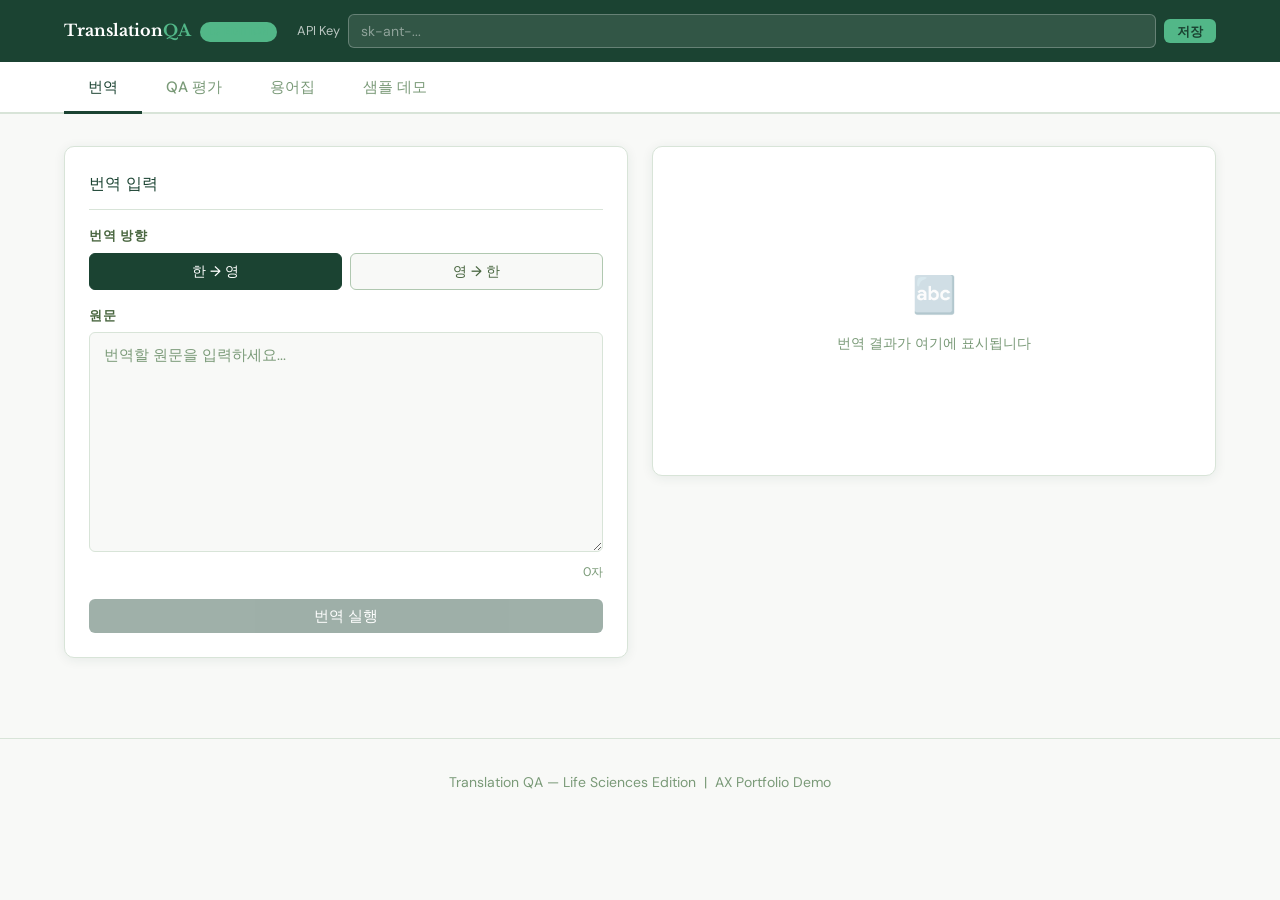
==== app.html @ 50a8fb5a "Initial commit: Translation QA Life Sciences Edition - Landing page (index.html): hero, workflow 3-s" ====
<!DOCTYPE html>
<html lang="ko">
<head>
  <meta charset="UTF-8">
  <meta name="viewport" content="width=device-width, initial-scale=1.0">
  <title>Translation QA — 앱</title>
  <link rel="stylesheet" href="css/base.css">
  <link rel="stylesheet" href="css/layout.css">
  <link rel="stylesheet" href="css/components.css">
</head>
<body>

  <!-- 앱 헤더 -->
  <header class="app-header">
    <div class="container app-header-inner">
      <a href="index.html" class="app-logo">
        Translation<span>QA</span>
        <span class="app-logo-badge">LS EDITION</span>
      </a>
      <div class="api-key-group">
        <label for="apiKeyInput">API Key</label>
        <input type="text" id="apiKeyInput" placeholder="sk-ant-..." autocomplete="off">
        <button id="saveKeyBtn" class="btn btn-sm"
          style="background:var(--color-primary-light);color:var(--color-primary);font-weight:600;flex-shrink:0;">
          저장
        </button>
      </div>
    </div>
  </header>

  <!-- 탭 네비 -->
  <nav class="tabs-nav">
    <div class="container tabs-nav-inner">
      <button class="tab-btn active" data-tab="tab-translate">번역</button>
      <button class="tab-btn" data-tab="tab-qa">QA 평가</button>
      <button class="tab-btn" data-tab="tab-glossary">용어집</button>
      <button class="tab-btn" data-tab="tab-samples">샘플 데모</button>
    </div>
  </nav>

  <!-- ══════════════════════════════════════════════
       탭 1: 번역
  ══════════════════════════════════════════════ -->
  <div class="tab-content active" id="tab-translate">
    <div class="container">
      <div class="two-col">

        <!-- 왼쪽: 입력 -->
        <div class="card">
          <div class="panel-title">번역 입력</div>

          <div class="form-group">
            <div class="form-label">번역 방향</div>
            <div class="direction-toggle">
              <button class="toggle-btn active" data-dir="ko→en">한 → 영</button>
              <button class="toggle-btn" data-dir="en→ko">영 → 한</button>
            </div>
          </div>

          <div class="form-group">
            <label class="form-label" for="translateSource">원문</label>
            <textarea class="form-textarea" id="translateSource" rows="8"
              placeholder="번역할 원문을 입력하세요..."></textarea>
            <div class="char-count"><span id="translateCharCount">0자</span></div>
          </div>

          <div class="tooltip-wrap">
            <button class="btn btn-primary btn-full" id="translateBtn" disabled>번역 실행</button>
            <span class="tooltip" id="translateTip">API Key를 먼저 입력해 주세요.</span>
          </div>
        </div>

        <!-- 오른쪽: 결과 -->
        <div class="card" id="translateResultPanel">
          <div class="result-empty">
            <div class="result-empty-icon">🔤</div>
            <p>번역 결과가 여기에 표시됩니다</p>
          </div>
        </div>

      </div>
    </div>
  </div>

  <!-- ══════════════════════════════════════════════
       탭 2: QA 평가
  ══════════════════════════════════════════════ -->
  <div class="tab-content" id="tab-qa">
    <div class="container">
      <div class="two-col">

        <!-- 왼쪽: 입력 -->
        <div class="card">
          <div class="panel-title">평가 입력</div>

          <div class="info-box">
            💡 번역 탭에서 <strong>📊 QA 평가하기</strong> 버튼을 누르면 자동으로 채워집니다.
          </div>

          <div class="form-group">
            <div class="form-label">번역 방향</div>
            <div class="direction-toggle">
              <button class="toggle-btn active" data-dir="ko→en">한 → 영</button>
              <button class="toggle-btn" data-dir="en→ko">영 → 한</button>
            </div>
          </div>

          <div class="form-group">
            <label class="form-label" for="qaSource">원문</label>
            <textarea class="form-textarea" id="qaSource" rows="5"
              placeholder="원문을 입력하세요..."></textarea>
          </div>

          <div class="form-group">
            <label class="form-label" for="qaTarget">번역문</label>
            <textarea class="form-textarea" id="qaTarget" rows="5"
              placeholder="평가할 번역문을 입력하세요..."></textarea>
          </div>

          <div class="tooltip-wrap">
            <button class="btn btn-primary btn-full" id="qaBtn" disabled>평가 시작</button>
            <span class="tooltip" id="qaTip">API Key를 먼저 입력해 주세요.</span>
          </div>
        </div>

        <!-- 오른쪽: 결과 -->
        <div class="card" id="qaResultPanel">
          <div class="result-empty">
            <div class="result-empty-icon">📊</div>
            <p>평가 결과가 여기에 표시됩니다</p>
          </div>
        </div>

      </div>
    </div>
  </div>

  <!-- ══════════════════════════════════════════════
       탭 3: 용어집
  ══════════════════════════════════════════════ -->
  <div class="tab-content" id="tab-glossary">
    <div class="container">
      <div class="glossary-layout">

        <!-- 툴바 -->
        <div class="glossary-toolbar">
          <div class="cat-filters" id="catFilters">
            <button class="cat-btn active" data-cat="전체">전체</button>
            <button class="cat-btn" data-cat="GMP/Quality">GMP/Quality</button>
            <button class="cat-btn" data-cat="Clinical Trial">Clinical Trial</button>
            <button class="cat-btn" data-cat="Regulatory">Regulatory</button>
            <button class="cat-btn" data-cat="Pharmacovigilance">Pharmacovigilance</button>
            <button class="cat-btn" data-cat="사용자 정의">사용자 정의</button>
          </div>
          <input class="search-input" type="text" id="glossarySearch" placeholder="용어 검색...">
          <span class="glossary-count" id="glossaryCount"></span>
        </div>

        <!-- 테이블 -->
        <div class="glossary-table-wrap">
          <table class="glossary-table">
            <thead>
              <tr>
                <th>카테고리</th><th>한국어</th><th>영어</th><th>약어</th><th>삭제</th>
              </tr>
            </thead>
            <tbody id="glossaryTbody"></tbody>
          </table>
        </div>

        <!-- 추가 폼 -->
        <div class="add-term-form">
          <div class="add-term-title">용어 추가</div>
          <div class="add-term-grid">
            <div class="form-group" style="margin:0">
              <label class="form-label" for="newCategory">카테고리</label>
              <select class="form-select" id="newCategory">
                <option value="GMP/Quality">GMP/Quality</option>
                <option value="Clinical Trial">Clinical Trial</option>
                <option value="Regulatory">Regulatory</option>
                <option value="Pharmacovigilance">Pharmacovigilance</option>
                <option value="사용자 정의">사용자 정의</option>
              </select>
            </div>
            <div class="form-group" style="margin:0">
              <label class="form-label" for="newKo">한국어</label>
              <input class="form-input" type="text" id="newKo" placeholder="한국어 용어">
            </div>
            <div class="form-group" style="margin:0">
              <label class="form-label" for="newEn">영어</label>
              <input class="form-input" type="text" id="newEn" placeholder="English term">
            </div>
            <div class="form-group" style="margin:0">
              <label class="form-label" for="newAbbr">약어</label>
              <input class="form-input" type="text" id="newAbbr" placeholder="Abbr.">
            </div>
            <div style="display:flex;align-items:flex-end;">
              <button class="btn btn-primary" id="addTermBtn">+ 추가</button>
            </div>
          </div>
        </div>

      </div>
    </div>
  </div>

  <!-- ══════════════════════════════════════════════
       탭 4: 샘플 데모
  ══════════════════════════════════════════════ -->
  <div class="tab-content" id="tab-samples">
    <div class="container">
      <div class="samples-layout">
        <div class="samples-header">
          <h2>샘플 데모</h2>
          <p style="color:var(--color-text-secondary);font-size:.9375rem;margin-top:.4rem;">
            샘플을 선택해 번역 또는 QA 평가를 바로 실행해보세요
          </p>
        </div>
        <div class="samples-grid" id="samplesGrid"></div>
      </div>
    </div>
  </div>

  <!-- 푸터 -->
  <footer class="footer">
    <div class="container">
      Translation QA — Life Sciences Edition &nbsp;|&nbsp; AX Portfolio Demo
    </div>
  </footer>

  <script type="module" src="js/app.js"></script>
</body>
</html>
---- css/base.css ----
@import url('https://fonts.googleapis.com/css2?family=Libre+Baskerville:ital,wght@0,400;0,700;1,400&family=DM+Sans:opsz,wght@9..40,300;9..40,400;9..40,500;9..40,600&display=swap');

:root {
  --color-bg:            #F8F9F7;
  --color-surface:       #FFFFFF;
  --color-surface-alt:   #F0F4F0;
  --color-border:        #D8E4D8;
  --color-border-dark:   #B0C8B0;
  --color-primary:       #1B4332;
  --color-primary-mid:   #2D6A4F;
  --color-primary-light: #52B788;
  --color-accent:        #40916C;
  --color-text-primary:  #1A2E1A;
  --color-text-secondary:#4A6741;
  --color-text-muted:    #7A9A78;
  --color-error:         #B5433A;
  --color-warning:       #A0692A;
  --color-success:       #2D6A4F;
  --radius-sm: 6px;
  --radius-md: 10px;
  --radius-lg: 16px;
  --shadow-card:  0 2px 12px rgba(27, 67, 50, 0.08);
  --shadow-hover: 0 4px 20px rgba(27, 67, 50, 0.14);
  --font-serif: 'Libre Baskerville', Georgia, serif;
  --font-sans:  'DM Sans', system-ui, sans-serif;
}

*, *::before, *::after { box-sizing: border-box; margin: 0; padding: 0; }

html { font-size: 16px; -webkit-font-smoothing: antialiased; }

body {
  font-family: var(--font-sans);
  background: var(--color-bg);
  color: var(--color-text-primary);
  line-height: 1.6;
  min-height: 100vh;
}

h1, h2, h3, h4 {
  font-family: var(--font-serif);
  line-height: 1.3;
  color: var(--color-primary);
}

h1 { font-size: 2.5rem; }
h2 { font-size: 1.75rem; }
h3 { font-size: 1.15rem; }

p { line-height: 1.7; }

a { color: var(--color-accent); text-decoration: none; }
a:hover { color: var(--color-primary); }

textarea, input, select {
  font-family: var(--font-sans);
  font-size: 0.9375rem;
  color: var(--color-text-primary);
}

::placeholder { color: var(--color-text-muted); }

@keyframes spin { to { transform: rotate(360deg); } }
@keyframes fadeIn { from { opacity: 0; transform: translateY(6px); } to { opacity: 1; transform: none; } }
---- css/layout.css ----
/* ── 공통 컨테이너 ── */
.container { max-width: 1200px; margin: 0 auto; padding: 0 1.5rem; }

/* ── 랜딩 네비 ── */
.nav {
  background: var(--color-primary);
  padding: 1rem 0;
  position: sticky; top: 0; z-index: 100;
  box-shadow: 0 2px 12px rgba(27,67,50,.18);
}
.nav-inner { display: flex; align-items: center; justify-content: space-between; }
.nav-logo {
  font-family: var(--font-serif);
  font-size: 1.1rem; font-weight: 700;
  color: #fff; letter-spacing: .02em;
}
.nav-logo span { color: var(--color-primary-light); }

/* ── 히어로 ── */
.hero { padding: 6rem 0 4.5rem; text-align: center; }
.hero-tag {
  display: inline-block;
  font-size: .75rem; font-weight: 600;
  letter-spacing: .18em; text-transform: uppercase;
  color: var(--color-accent);
  border: 1px solid var(--color-border-dark);
  padding: .3rem .9rem; border-radius: 999px;
  margin-bottom: 1.5rem;
}
.hero h1 { font-size: 3rem; margin-bottom: 1rem; line-height: 1.15; }
.hero-sub {
  font-size: 1.0625rem; color: var(--color-text-secondary);
  max-width: 540px; margin: 0 auto 2.5rem;
}

/* ── 워크플로우 섹션 ── */
.workflow { padding: 4rem 0; background: var(--color-surface); border-top: 1px solid var(--color-border); }
.workflow-title { text-align: center; margin-bottom: .5rem; }
.workflow-sub  { text-align: center; color: var(--color-text-secondary); font-size: .9375rem; margin-bottom: 2.5rem; }

.workflow-steps {
  display: flex; align-items: stretch; gap: 0;
  max-width: 820px; margin: 0 auto;
}
.workflow-step {
  flex: 1;
  background: var(--color-surface);
  border: 1px solid var(--color-border);
  border-radius: var(--radius-md);
  padding: 1.75rem 1.5rem;
  text-align: center;
  position: relative;
}
.workflow-step + .workflow-step { margin-left: 0; }
.workflow-arrow {
  display: flex; align-items: center; justify-content: center;
  padding: 0 .5rem; color: var(--color-primary-light); font-size: 1.5rem;
  flex-shrink: 0;
}
.workflow-num {
  width: 2rem; height: 2rem;
  background: var(--color-primary); color: #fff;
  border-radius: 50%;
  display: flex; align-items: center; justify-content: center;
  font-size: .8rem; font-weight: 700;
  margin: 0 auto .75rem;
}
.workflow-step h4 { color: var(--color-primary); margin-bottom: .5rem; }
.workflow-step p  { font-size: .8375rem; color: var(--color-text-secondary); line-height: 1.55; }

/* ── 특징 섹션 ── */
.features {
  padding: 4rem 0 5rem;
  border-top: 1px solid var(--color-border);
}
.features-grid {
  display: grid; grid-template-columns: repeat(3,1fr); gap: 1.5rem; margin-top: 2.5rem;
}
.feature-card {
  background: var(--color-surface);
  border: 1px solid var(--color-border);
  border-radius: var(--radius-md);
  padding: 2rem 1.5rem; text-align: center;
  box-shadow: var(--shadow-card);
  transition: box-shadow .2s, transform .2s;
}
.feature-card:hover { box-shadow: var(--shadow-hover); transform: translateY(-2px); }
.feature-icon { font-size: 2rem; margin-bottom: .75rem; }
.feature-card h3 { font-size: 1rem; margin-bottom: .5rem; }
.feature-card p  { font-size: .875rem; color: var(--color-text-secondary); }

/* ── 앱 헤더 ── */
.app-header {
  background: var(--color-primary);
  padding: .875rem 0;
  box-shadow: 0 2px 10px rgba(27,67,50,.2);
}
.app-header-inner {
  display: flex; align-items: center; gap: 1.25rem; flex-wrap: wrap;
}
.app-logo { font-family: var(--font-serif); font-size: 1rem; font-weight: 700; color: #fff; white-space: nowrap; flex-shrink: 0; }
.app-logo span { color: var(--color-primary-light); }
.app-logo-badge {
  display: inline-block; font-family: var(--font-sans);
  font-size: .65rem; font-weight: 600; letter-spacing: .06em;
  background: var(--color-primary-light); color: var(--color-primary);
  padding: .1rem .45rem; border-radius: 999px; margin-left: .4rem;
  vertical-align: middle;
}
.api-key-group { display: flex; align-items: center; gap: .5rem; flex: 1; min-width: 0; }
.api-key-group label { color: rgba(255,255,255,.7); font-size: .8rem; white-space: nowrap; }
.api-key-group input {
  flex: 1; min-width: 0;
  background: rgba(255,255,255,.1); border: 1px solid rgba(255,255,255,.25);
  border-radius: var(--radius-sm); padding: .45rem .75rem;
  color: #fff; font-size: .875rem; outline: none;
  transition: border-color .2s;
}
.api-key-group input::placeholder { color: rgba(255,255,255,.45); }
.api-key-group input:focus { border-color: var(--color-primary-light); }

/* ── 탭 네비 ── */
.tabs-nav {
  background: var(--color-surface);
  border-bottom: 2px solid var(--color-border);
  position: sticky; top: 54px; z-index: 90;
}
.tabs-nav-inner { display: flex; }
.tab-btn {
  background: none; border: none;
  border-bottom: 3px solid transparent; margin-bottom: -2px;
  padding: .9rem 1.5rem;
  font-family: var(--font-sans); font-size: .9375rem; font-weight: 500;
  color: var(--color-text-muted); cursor: pointer;
  transition: color .2s, border-color .2s;
  white-space: nowrap;
}
.tab-btn:hover { color: var(--color-primary-mid); }
.tab-btn.active { color: var(--color-primary); border-bottom-color: var(--color-primary); }

.tab-content { display: none; }
.tab-content.active { display: block; animation: fadeIn .2s ease; }

/* ── 2컬럼 레이아웃 ── */
.two-col {
  display: grid; grid-template-columns: 1fr 1fr;
  gap: 1.5rem; padding: 2rem 0; align-items: start;
}

/* ── 용어집 레이아웃 ── */
.glossary-layout { padding: 2rem 0; }
.glossary-toolbar { display: flex; align-items: center; gap: .875rem; flex-wrap: wrap; margin-bottom: 1.25rem; }

/* ── 샘플 그리드 ── */
.samples-layout { padding: 2rem 0; }
.samples-header { margin-bottom: 1.75rem; }
.samples-grid { display: grid; grid-template-columns: repeat(3,1fr); gap: 1.5rem; }

/* ── 섹션 공통 타이틀 ── */
.section-center { text-align: center; }

/* ── 푸터 ── */
.footer {
  text-align: center; padding: 2rem 0;
  font-size: .875rem; color: var(--color-text-muted);
  border-top: 1px solid var(--color-border); margin-top: 3rem;
}

/* ── 반응형 ── */
@media (max-width: 768px) {
  .hero h1 { font-size: 1.875rem; }
  .workflow-steps { flex-direction: column; }
  .workflow-arrow { transform: rotate(90deg); padding: .25rem 0; align-self: center; }
  .features-grid { grid-template-columns: 1fr; }
  .two-col { grid-template-columns: 1fr; }
  .samples-grid { grid-template-columns: 1fr; }
  .app-header-inner { flex-direction: column; align-items: flex-start; gap: .75rem; }
  .api-key-group { width: 100%; }
  .tabs-nav-inner { overflow-x: auto; }
  .tab-btn { padding: .875rem 1rem; font-size: .875rem; }
}
---- css/components.css ----
/* ── 버튼 ── */
.btn {
  display: inline-flex; align-items: center; justify-content: center; gap: .4rem;
  padding: .6rem 1.25rem; border: none; border-radius: var(--radius-sm);
  font-family: var(--font-sans); font-size: .9375rem; font-weight: 500;
  cursor: pointer; transition: background .2s, transform .1s, opacity .2s;
  text-decoration: none; white-space: nowrap; line-height: 1;
}
.btn:active { transform: translateY(1px); }
.btn:disabled { opacity: .42; cursor: not-allowed; pointer-events: none; }

.btn-primary { background: var(--color-primary); color: #fff; }
.btn-primary:hover { background: var(--color-primary-mid); }

.btn-primary-lg { background: var(--color-primary); color: #fff; padding: .8rem 2.25rem; font-size: 1.0625rem; }
.btn-primary-lg:hover { background: var(--color-primary-mid); }

.btn-secondary { background: var(--color-surface); color: var(--color-primary); border: 1.5px solid var(--color-primary); }
.btn-secondary:hover { background: var(--color-surface-alt); }

.btn-sm { padding: .35rem .8rem; font-size: .8125rem; }
.btn-full { width: 100%; }

.btn-danger-sm {
  background: transparent; color: var(--color-error);
  border: 1px solid var(--color-error);
  padding: .25rem .6rem; font-size: .8rem;
  border-radius: var(--radius-sm); cursor: pointer;
  font-family: var(--font-sans);
  transition: background .15s;
}
.btn-danger-sm:hover { background: #fdf0ef; }

/* 스피너 */
.spinner {
  width: 1em; height: 1em;
  border: 2px solid rgba(255,255,255,.35); border-top-color: #fff;
  border-radius: 50%; animation: spin .7s linear infinite;
  display: inline-block;
}

/* ── 카드 / 패널 ── */
.card {
  background: var(--color-surface);
  border: 1px solid var(--color-border);
  border-radius: var(--radius-md);
  padding: 1.5rem; box-shadow: var(--shadow-card);
}

.panel-title {
  font-family: var(--font-serif); font-size: 1rem; color: var(--color-primary);
  margin-bottom: 1rem; padding-bottom: .75rem; border-bottom: 1px solid var(--color-border);
}

/* ── 폼 ── */
.form-group { margin-bottom: 1rem; }
.form-label {
  display: block; font-size: .8rem; font-weight: 600;
  color: var(--color-text-secondary); margin-bottom: .4rem;
  text-transform: uppercase; letter-spacing: .05em;
}
.form-input, .form-select, .form-textarea {
  width: 100%; background: var(--color-bg);
  border: 1px solid var(--color-border); border-radius: var(--radius-sm);
  padding: .6rem .875rem; font-size: .9375rem; color: var(--color-text-primary);
  outline: none; transition: border-color .2s, box-shadow .2s;
}
.form-input:focus, .form-select:focus, .form-textarea:focus {
  border-color: var(--color-primary-mid);
  box-shadow: 0 0 0 3px rgba(82,183,136,.15);
}
.form-textarea { resize: vertical; min-height: 120px; line-height: 1.65; }
.form-select { cursor: pointer; }

.char-count {
  text-align: right; font-size: .78rem; color: var(--color-text-muted); margin-top: .25rem;
}

/* ── 방향 토글 ── */
.direction-toggle { display: flex; gap: .5rem; }
.toggle-btn {
  flex: 1; padding: .5rem;
  border: 1px solid var(--color-border-dark); border-radius: var(--radius-sm);
  background: var(--color-bg); color: var(--color-text-secondary);
  font-size: .875rem; font-weight: 500; cursor: pointer; transition: all .18s;
  font-family: var(--font-sans);
}
.toggle-btn.active { background: var(--color-primary); color: #fff; border-color: var(--color-primary); }

/* ── 결과 빈 상태 ── */
.result-empty {
  display: flex; flex-direction: column; align-items: center; justify-content: center;
  min-height: 280px; color: var(--color-text-muted); text-align: center; gap: .5rem;
}
.result-empty-icon { font-size: 2.25rem; opacity: .4; }
.result-empty p { font-size: .875rem; max-width: 200px; }

/* ── 번역 결과 영역 ── */
.translate-result-box {
  background: var(--color-surface-alt); border: 1px solid var(--color-border);
  border-radius: var(--radius-sm); padding: 1rem;
  font-size: .9375rem; line-height: 1.7; min-height: 120px;
  white-space: pre-wrap; word-break: break-word;
  margin-bottom: .875rem; outline: none;
  transition: border-color .2s;
}
.translate-result-box[contenteditable="true"]:focus {
  border-color: var(--color-primary-mid);
  box-shadow: 0 0 0 3px rgba(82,183,136,.12);
}

/* ── 용어 뱃지 ── */
.term-badges-label {
  font-size: .78rem; font-weight: 600; text-transform: uppercase; letter-spacing: .05em;
  color: var(--color-text-muted); margin-bottom: .5rem;
}
.term-badges { display: flex; flex-wrap: wrap; gap: .375rem; margin-bottom: 1rem; }
.term-badge {
  display: inline-block; font-size: .75rem; font-weight: 600;
  padding: .2rem .6rem; border-radius: 999px;
  background: rgba(82,183,136,.15); color: var(--color-primary);
  border: 1px solid rgba(82,183,136,.35);
}

/* ── 3축 점수 카드 ── */
.score-list { display: flex; flex-direction: column; gap: .75rem; margin-bottom: 1.25rem; }
.score-item {
  background: var(--color-surface-alt); border: 1px solid var(--color-border);
  border-radius: var(--radius-sm); padding: 1rem 1.1rem;
}
.score-item-header {
  display: flex; align-items: baseline; justify-content: space-between; margin-bottom: .4rem;
}
.score-item-label { font-size: .8125rem; font-weight: 600; color: var(--color-text-secondary); }
.score-item-value { font-family: var(--font-serif); font-size: 1.25rem; font-weight: 700; color: var(--color-primary); }
.score-item-value span { font-family: var(--font-sans); font-size: .8rem; color: var(--color-text-muted); }

.gauge { height: 5px; background: var(--color-border); border-radius: 999px; overflow: hidden; margin-bottom: .5rem; }
.gauge-fill { height: 100%; border-radius: 999px; transition: width .6s ease; }
.gauge-fill[data-score="1"] { width: 20%; background: #c8e6c9; }
.gauge-fill[data-score="2"] { width: 40%; background: #a5d6a7; }
.gauge-fill[data-score="3"] { width: 60%; background: var(--color-primary-light); }
.gauge-fill[data-score="4"] { width: 80%; background: var(--color-accent); }
.gauge-fill[data-score="5"] { width: 100%; background: var(--color-primary); }

.score-comment { font-size: .8375rem; color: var(--color-text-secondary); line-height: 1.55; }

/* ── 용어 불일치 테이블 ── */
.mismatch-section { margin-bottom: 1.25rem; }
.mismatch-label {
  font-size: .8125rem; font-weight: 600; color: var(--color-text-primary); margin-bottom: .625rem;
}
.mismatch-table { width: 100%; border-collapse: collapse; font-size: .8375rem; }
.mismatch-table th {
  background: var(--color-surface-alt); padding: .5rem .75rem;
  text-align: left; font-size: .75rem; font-weight: 600;
  text-transform: uppercase; letter-spacing: .04em; color: var(--color-text-muted);
  border-bottom: 1px solid var(--color-border);
}
.mismatch-table td {
  padding: .5rem .75rem; border-bottom: 1px solid var(--color-border); vertical-align: middle;
}
.mismatch-table tr:last-child td { border-bottom: none; }
.status-ok  { color: var(--color-success); font-weight: 700; }
.status-err { color: var(--color-error);   font-weight: 700; }

/* ── 종합 평가 / 개선 제안 박스 ── */
.result-box-label {
  font-size: .78rem; font-weight: 600; text-transform: uppercase; letter-spacing: .05em;
  color: var(--color-text-muted); margin-bottom: .4rem;
}
.result-box {
  background: var(--color-surface-alt); border: 1px solid var(--color-border);
  border-radius: var(--radius-sm); padding: .875rem 1rem;
  font-size: .9rem; color: var(--color-text-primary); line-height: 1.7;
  margin-bottom: 1rem;
}
.result-box.suggestion { border-left: 3px solid var(--color-primary-light); }

/* ── 용어집 ── */
.cat-filters { display: flex; gap: .5rem; flex-wrap: wrap; }
.cat-btn {
  padding: .35rem .875rem; border: 1px solid var(--color-border-dark);
  border-radius: 999px; background: var(--color-surface);
  color: var(--color-text-secondary); font-size: .8125rem; font-weight: 500;
  cursor: pointer; transition: all .15s; white-space: nowrap;
  font-family: var(--font-sans);
}
.cat-btn:hover { background: var(--color-surface-alt); }
.cat-btn.active { background: var(--color-primary); color: #fff; border-color: var(--color-primary); }

.glossary-count { font-size: .85rem; color: var(--color-text-muted); white-space: nowrap; }

.search-input {
  padding: .4rem .875rem; border: 1px solid var(--color-border);
  border-radius: var(--radius-sm); font-size: .875rem;
  background: var(--color-surface); color: var(--color-text-primary);
  outline: none; transition: border-color .2s; min-width: 180px;
  font-family: var(--font-sans);
}
.search-input:focus { border-color: var(--color-primary-mid); }

.glossary-table-wrap {
  overflow-x: auto; border: 1px solid var(--color-border);
  border-radius: var(--radius-md); margin-bottom: 1.5rem;
}
.glossary-table { width: 100%; border-collapse: collapse; font-size: .875rem; background: var(--color-surface); }
.glossary-table th {
  background: var(--color-primary); color: rgba(255,255,255,.9);
  padding: .625rem .875rem; text-align: left;
  font-size: .78rem; font-weight: 600; text-transform: uppercase; letter-spacing: .04em; white-space: nowrap;
}
.glossary-table td { padding: .6rem .875rem; border-bottom: 1px solid var(--color-border); vertical-align: middle; }
.glossary-table tr:last-child td { border-bottom: none; }
.glossary-table tr:hover td { background: var(--color-surface-alt); }

.badge-cat {
  display: inline-block; font-size: .7rem; font-weight: 600;
  padding: .15rem .5rem; border-radius: 999px;
  background: var(--color-surface-alt); color: var(--color-primary-mid);
  border: 1px solid var(--color-border); white-space: nowrap;
}
.lock-icon { color: var(--color-text-muted); font-size: .85rem; }

.add-term-form {
  background: var(--color-surface); border: 1px solid var(--color-border);
  border-radius: var(--radius-md); padding: 1.25rem;
}
.add-term-title { font-family: var(--font-serif); font-size: 1rem; color: var(--color-primary); margin-bottom: 1rem; }
.add-term-grid {
  display: grid; grid-template-columns: 1.5fr 1fr 1fr 1fr auto; gap: .75rem; align-items: end;
}
@media (max-width: 768px) {
  .add-term-grid { grid-template-columns: 1fr 1fr; }
}

/* ── 샘플 카드 ── */
.sample-card {
  background: var(--color-surface); border: 1px solid var(--color-border);
  border-radius: var(--radius-md); padding: 1.5rem; box-shadow: var(--shadow-card);
  display: flex; flex-direction: column; gap: .875rem;
}
.sample-card-head { display: flex; align-items: flex-start; justify-content: space-between; gap: .5rem; flex-wrap: wrap; }
.sample-card-title { font-family: var(--font-serif); font-size: 1rem; color: var(--color-primary); }
.sample-badges { display: flex; gap: .35rem; flex-wrap: wrap; }
.badge {
  display: inline-block; font-size: .7rem; font-weight: 600;
  padding: .15rem .5rem; border-radius: 999px;
}
.badge-dir  { background: var(--color-primary); color: #fff; }
.badge-cat2 { background: var(--color-surface-alt); color: var(--color-primary-mid); border: 1px solid var(--color-border-dark); }
.sample-preview {
  font-size: .875rem; color: var(--color-text-secondary); line-height: 1.6;
  display: -webkit-box; -webkit-line-clamp: 2; -webkit-box-orient: vertical; overflow: hidden;
}
.sample-error { font-size: .8rem; color: var(--color-text-muted); font-style: italic; }
.sample-actions { display: flex; gap: .5rem; flex-wrap: wrap; }

.btn-open { background: var(--color-surface); color: var(--color-primary); border: 1.5px solid var(--color-primary); flex: 1; }
.btn-open:hover { background: var(--color-surface-alt); }
.btn-good { background: var(--color-success); color: #fff; border: none; flex: 1; }
.btn-good:hover { background: var(--color-primary); }
.btn-bad  { background: var(--color-surface); color: var(--color-error); border: 1.5px solid var(--color-error); flex: 1; }
.btn-bad:hover  { background: #fdf0ef; }

/* ── 인포 박스 (QA 안내) ── */
.info-box {
  background: rgba(82,183,136,.08); border: 1px solid rgba(82,183,136,.3);
  border-radius: var(--radius-sm); padding: .6rem .875rem;
  font-size: .8375rem; color: var(--color-primary-mid); margin-bottom: 1rem;
  display: flex; align-items: center; gap: .5rem;
}

/* ── 툴팁 ── */
.tooltip-wrap { position: relative; display: inline-flex; width: 100%; }
.tooltip {
  position: absolute; bottom: calc(100% + 6px); left: 50%; transform: translateX(-50%);
  background: var(--color-primary); color: #fff;
  font-size: .78rem; padding: .4rem .75rem; border-radius: var(--radius-sm);
  white-space: nowrap; pointer-events: none; opacity: 0;
  transition: opacity .2s; z-index: 200;
}
.tooltip::after {
  content: ''; position: absolute; top: 100%; left: 50%; transform: translateX(-50%);
  border: 5px solid transparent; border-top-color: var(--color-primary);
}
.tooltip-wrap:hover .tooltip { opacity: 1; }

/* ── 토스트 ── */
.toast {
  position: fixed; bottom: 1.5rem; right: 1.5rem;
  background: var(--color-primary); color: #fff;
  padding: .75rem 1.25rem; border-radius: var(--radius-sm);
  font-size: .875rem; box-shadow: 0 4px 20px rgba(27,67,50,.22);
  z-index: 9999; opacity: 0; transform: translateY(8px);
  transition: opacity .25s, transform .25s; pointer-events: none;
}
.toast.show { opacity: 1; transform: translateY(0); }

/* ── 액션 버튼 행 ── */
.btn-row { display: flex; gap: .625rem; flex-wrap: wrap; margin-top: .875rem; }
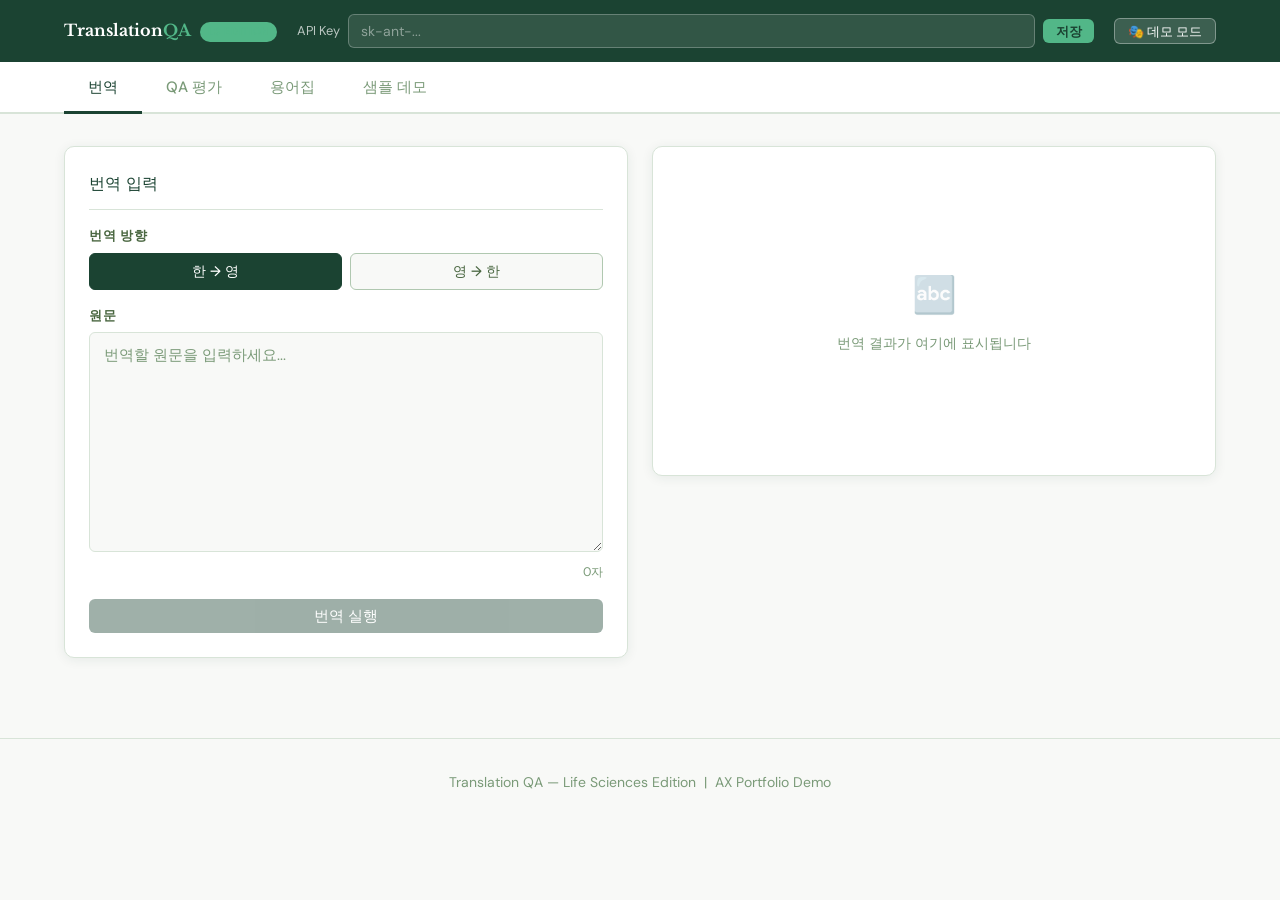
==== commit 7415577b: "feat: 데모 모드 추가 (API 키 없이 전체 기능 체험) - 헤더에 '🎭 데모 모드' 버튼 추가 - 활성화 시 샘플 1번 원문 자동 로드 + 상단 안내 배너 표시 - 번역 실" ====
--- a/app.html
+++ b/app.html
@@ -17,7 +17,7 @@
         Translation<span>QA</span>
         <span class="app-logo-badge">LS EDITION</span>
       </a>
-      <div class="api-key-group">
+      <div class="api-key-group" id="apiKeyGroup">
         <label for="apiKeyInput">API Key</label>
         <input type="text" id="apiKeyInput" placeholder="sk-ant-..." autocomplete="off">
         <button id="saveKeyBtn" class="btn btn-sm"
@@ -25,6 +25,10 @@
           저장
         </button>
       </div>
+      <button id="demoModeBtn" class="btn btn-sm"
+        style="background:rgba(255,255,255,.15);color:#fff;border:1px solid rgba(255,255,255,.35);flex-shrink:0;">
+        🎭 데모 모드
+      </button>
     </div>
   </header>
 
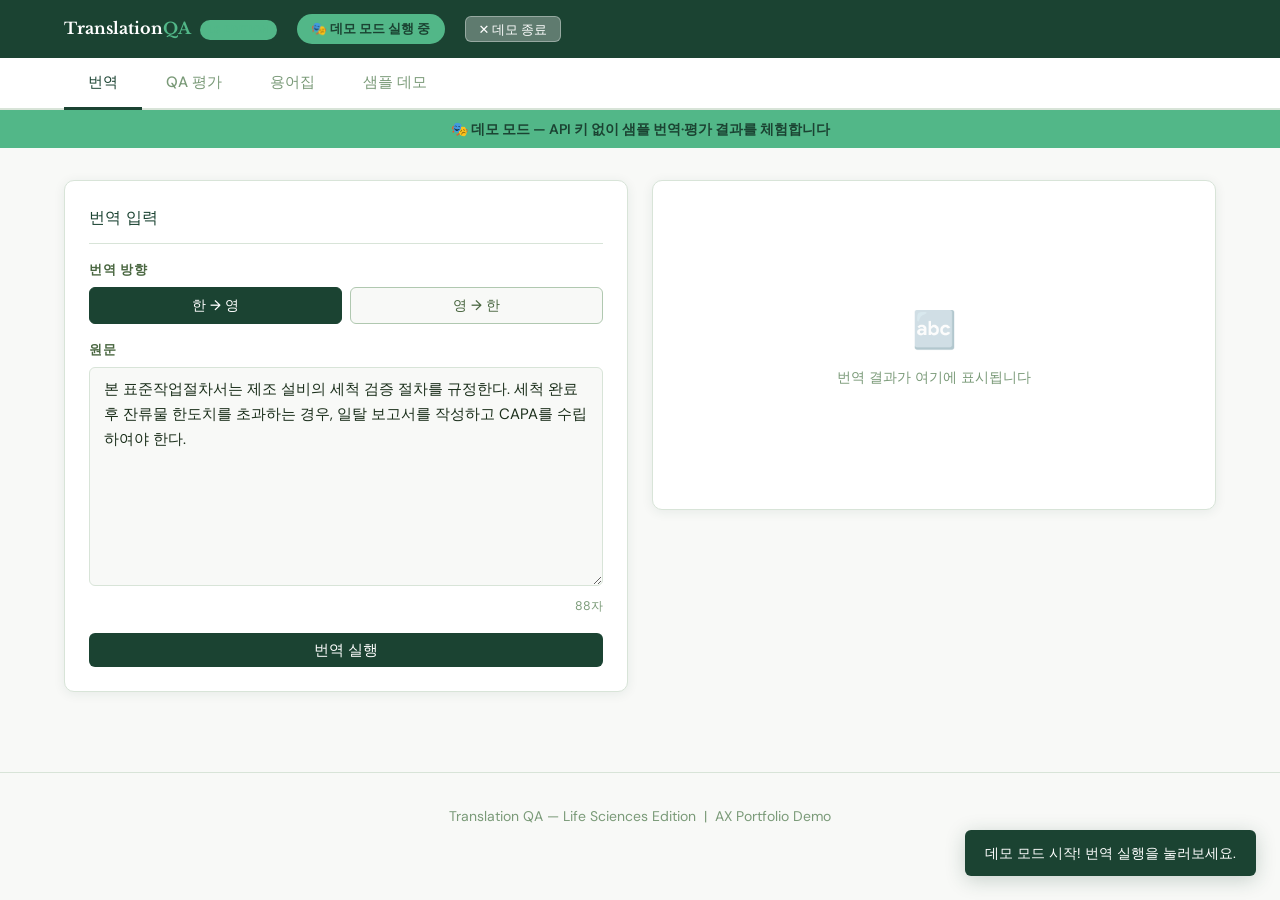
==== commit 64d3cb8c: "feat: 전문용어 DB 확장 및 RAG 기술 접목 - glossary.json: 21개 → 80개 용어 확충 (6개 카테고리, definition/context/relatedTe" ====
--- a/app.html
+++ b/app.html
@@ -87,54 +87,52 @@
   </div>
 
   <!-- ══════════════════════════════════════════════
-       탭 2: QA 평가
+       탭 2: QA 평가 (Side-by-Side Editor)
   ══════════════════════════════════════════════ -->
   <div class="tab-content" id="tab-qa">
     <div class="container">
-      <div class="two-col">
-
-        <!-- 왼쪽: 입력 -->
-        <div class="card">
-          <div class="panel-title">평가 입력</div>
-
-          <div class="info-box">
-            💡 번역 탭에서 <strong>📊 QA 평가하기</strong> 버튼을 누르면 자동으로 채워집니다.
-          </div>
-
-          <div class="form-group">
-            <div class="form-label">번역 방향</div>
-            <div class="direction-toggle">
-              <button class="toggle-btn active" data-dir="ko→en">한 → 영</button>
-              <button class="toggle-btn" data-dir="en→ko">영 → 한</button>
-            </div>
-          </div>
-
-          <div class="form-group">
-            <label class="form-label" for="qaSource">원문</label>
-            <textarea class="form-textarea" id="qaSource" rows="5"
-              placeholder="원문을 입력하세요..."></textarea>
-          </div>
-
-          <div class="form-group">
-            <label class="form-label" for="qaTarget">번역문</label>
-            <textarea class="form-textarea" id="qaTarget" rows="5"
-              placeholder="평가할 번역문을 입력하세요..."></textarea>
-          </div>
-
-          <div class="tooltip-wrap">
-            <button class="btn btn-primary btn-full" id="qaBtn" disabled>평가 시작</button>
-            <span class="tooltip" id="qaTip">API Key를 먼저 입력해 주세요.</span>
-          </div>
-        </div>
-
-        <!-- 오른쪽: 결과 -->
-        <div class="card" id="qaResultPanel">
-          <div class="result-empty">
-            <div class="result-empty-icon">📊</div>
-            <p>평가 결과가 여기에 표시됩니다</p>
-          </div>
-        </div>
-
+      <div class="card" style="margin-bottom: 1.5rem;">
+        <div class="panel-title" style="display:flex; justify-content:space-between; align-items:center;">
+          <div>MQM 리뷰 에디터</div>
+          <div class="direction-toggle" style="width:200px;">
+            <button class="toggle-btn active" data-dir="ko→en">한 → 영</button>
+            <button class="toggle-btn" data-dir="en→ko">영 → 한</button>
+          </div>
+        </div>
+        
+        <div class="info-box">
+          💡 번역 탭에서 <strong>📊 QA 평가하기</strong> 버튼을 누르거나, 샘플 데모에서 원문/번역문 쌍을 가져올 수 있습니다.
+        </div>
+
+        <div class="tooltip-wrap" style="max-width: 300px; margin-bottom: 1.5rem;">
+          <button class="btn btn-primary btn-full" id="qaBtn" disabled>▶ MQM 품질 평가 시작</button>
+          <span class="tooltip" id="qaTip">API Key를 먼저 입력해 주세요.</span>
+        </div>
+
+        <!-- Side-by-Side 리뷰 테이블 -->
+        <div class="qa-table-wrap">
+          <table class="qa-table">
+            <thead>
+              <tr>
+                <th style="width: 45%;">원문 (Source)</th>
+                <th style="width: 45%;">번역문 (Target)</th>
+                <th style="width: 10%;">QA 결과 (MQM)</th>
+              </tr>
+            </thead>
+            <tbody id="qaResultTbody">
+              <tr>
+                <td colspan="3" class="result-empty" style="min-height: 150px; padding: 2rem;">
+                  <div class="result-empty-icon">📊</div>
+                  <p>이곳에 분절된 문장이 나란히 표시되고 평가 결과가 렌더링됩니다.</p>
+                </td>
+              </tr>
+            </tbody>
+          </table>
+        </div>
+
+        <div style="margin-top: 1rem; text-align: right;">
+          <button class="btn btn-secondary btn-sm" id="copyQABtn" style="display:none;">최종 결과 복사</button>
+        </div>
       </div>
     </div>
   </div>
@@ -156,20 +154,83 @@
             <button class="cat-btn" data-cat="Pharmacovigilance">Pharmacovigilance</button>
             <button class="cat-btn" data-cat="사용자 정의">사용자 정의</button>
           </div>
-          <input class="search-input" type="text" id="glossarySearch" placeholder="용어 검색...">
+          <div class="glossary-search-group">
+            <input class="search-input" type="text" id="glossarySearch" placeholder="용어 검색...">
+            <button class="rag-toggle-btn" id="ragToggleBtn" title="RAG 시맨틱 검색 모드 전환">
+              <span class="rag-toggle-icon">🔍</span> RAG 시맨틱 검색
+            </button>
+            <span class="rag-search-indicator" id="ragSearchIndicator">
+              <span class="spinner" style="border-top-color:var(--color-rag);border-color:rgba(99,102,241,.2);width:.8em;height:.8em;"></span>
+              시맨틱 검색 중...
+            </span>
+          </div>
           <span class="glossary-count" id="glossaryCount"></span>
         </div>
 
         <!-- 테이블 -->
         <div class="glossary-table-wrap">
-          <table class="glossary-table">
+          <table class="glossary-table" id="glossaryTable">
             <thead>
               <tr>
-                <th>카테고리</th><th>한국어</th><th>영어</th><th>약어</th><th>삭제</th>
+                <th>카테고리</th><th>한국어</th><th>영어</th><th>약어</th>
+                <th class="col-relevance" id="colRelevance" style="display:none;">관련도</th>
+                <th>삭제</th>
               </tr>
             </thead>
             <tbody id="glossaryTbody"></tbody>
           </table>
+        </div>
+
+        <!-- 용어 상세 사이드패널 오버레이 -->
+        <div class="term-detail-overlay" id="termDetailOverlay"></div>
+
+        <!-- 용어 상세 사이드패널 -->
+        <div class="term-detail-panel" id="termDetailPanel">
+          <div class="term-detail-header">
+            <div>
+              <div class="term-detail-title" id="panelTermTitle">—</div>
+              <div class="term-detail-subtitle" id="panelTermSubtitle">—</div>
+            </div>
+            <button class="term-detail-close" id="termDetailClose" title="닫기">✕</button>
+          </div>
+
+          <div class="term-detail-definition">
+            <div class="term-detail-section-label">한글 정의</div>
+            <p id="panelDefinition" class="term-detail-body">—</p>
+          </div>
+
+          <div class="term-detail-meta">
+            <div class="term-meta-item">
+              <span class="term-meta-label">출처 (Source)</span>
+              <span class="term-meta-value" id="panelSource">—</span>
+            </div>
+            <div class="term-meta-item">
+              <span class="term-meta-label">카테고리</span>
+              <span class="term-meta-value" id="panelCategory">—</span>
+            </div>
+            <div class="term-meta-item">
+              <span class="term-meta-label">약어</span>
+              <span class="term-meta-value" id="panelAbbr">—</span>
+            </div>
+          </div>
+
+          <div id="panelContextWrap" style="display:none;">
+            <div class="term-detail-section-label">사용 맥락 (Context)</div>
+            <p id="panelContext" class="term-detail-body term-detail-context">—</p>
+          </div>
+
+          <div id="panelRelatedWrap" style="display:none;">
+            <div class="term-detail-section-label">관련 용어</div>
+            <div class="term-related-list" id="panelRelatedTerms"></div>
+          </div>
+
+          <div id="panelRagWrap" style="display:none;">
+            <div class="term-detail-section-label">RAG 관련도 스코어</div>
+            <div class="rag-score-bar-wrap">
+              <div class="rag-score-bar" id="panelRagBar"></div>
+            </div>
+            <span class="relevance-score" id="panelRagScore">—</span>
+          </div>
         </div>
 
         <!-- 추가 폼 -->
--- a/css/components.css
+++ b/css/components.css
@@ -145,37 +145,51 @@
 
 .score-comment { font-size: .8375rem; color: var(--color-text-secondary); line-height: 1.55; }
 
-/* ── 용어 불일치 테이블 ── */
-.mismatch-section { margin-bottom: 1.25rem; }
-.mismatch-label {
-  font-size: .8125rem; font-weight: 600; color: var(--color-text-primary); margin-bottom: .625rem;
-}
-.mismatch-table { width: 100%; border-collapse: collapse; font-size: .8375rem; }
-.mismatch-table th {
-  background: var(--color-surface-alt); padding: .5rem .75rem;
-  text-align: left; font-size: .75rem; font-weight: 600;
-  text-transform: uppercase; letter-spacing: .04em; color: var(--color-text-muted);
-  border-bottom: 1px solid var(--color-border);
-}
-.mismatch-table td {
-  padding: .5rem .75rem; border-bottom: 1px solid var(--color-border); vertical-align: middle;
-}
-.mismatch-table tr:last-child td { border-bottom: none; }
-.status-ok  { color: var(--color-success); font-weight: 700; }
-.status-err { color: var(--color-error);   font-weight: 700; }
-
-/* ── 종합 평가 / 개선 제안 박스 ── */
-.result-box-label {
-  font-size: .78rem; font-weight: 600; text-transform: uppercase; letter-spacing: .05em;
-  color: var(--color-text-muted); margin-bottom: .4rem;
-}
-.result-box {
-  background: var(--color-surface-alt); border: 1px solid var(--color-border);
-  border-radius: var(--radius-sm); padding: .875rem 1rem;
-  font-size: .9rem; color: var(--color-text-primary); line-height: 1.7;
-  margin-bottom: 1rem;
-}
-.result-box.suggestion { border-left: 3px solid var(--color-primary-light); }
+/* ── QA 테이블 (Side-by-Side) ── */
+.qa-table-wrap {
+  overflow-x: auto; border: 1px solid var(--color-border);
+  border-radius: var(--radius-md); margin-bottom: 1.5rem;
+}
+.qa-table { width: 100%; border-collapse: collapse; font-size: .9375rem; background: var(--color-surface); table-layout: fixed; }
+.qa-table th {
+  background: var(--color-surface-alt); color: var(--color-text-secondary);
+  padding: .75rem 1rem; text-align: left; border-bottom: 1px solid var(--color-border);
+  font-size: .8125rem; font-weight: 600; text-transform: uppercase; letter-spacing: .04em;
+}
+.qa-table td { 
+  padding: 1rem; border-bottom: 1px solid var(--color-border); vertical-align: top;
+  line-height: 1.6; word-break: break-word;
+}
+.qa-row { transition: background .15s; }
+.qa-row:hover { background: rgba(82,183,136,.03); }
+.qa-row:last-child td { border-bottom: none; }
+
+.seg-source { color: var(--color-text-primary); }
+.seg-target { color: var(--color-text-primary); outline: none; border-radius: 4px; padding: 2px 4px; margin: -2px -4px; transition: background .2s; }
+.seg-target[contenteditable="true"]:focus { background: var(--color-bg); box-shadow: 0 0 0 2px var(--color-primary-light); }
+
+/* ── MQM 뱃지 ── */
+.mqm-badge {
+  display: inline-flex; flex-direction: column; gap: .2rem;
+  padding: .4rem .6rem; border-radius: var(--radius-sm);
+  font-size: .75rem; font-family: var(--font-sans); margin-bottom: .5rem; width: 100%;
+}
+.mqm-cat { font-weight: 700; text-transform: uppercase; letter-spacing: .03em; }
+.mqm-comment { font-size: .7rem; line-height: 1.4; opacity: .9; }
+.mqm-sugg { margin-top: .3rem; padding-top: .3rem; border-top: 1px solid rgba(0,0,0,.1); font-weight: 600; font-size: .7rem; }
+
+.mqm-crit { background: #feebeb; color: #b71c1c; border: 1px solid #ef9a9a; }
+.mqm-maj  { background: #fff3e0; color: #e65100; border: 1px solid #ffcc80; }
+.mqm-min  { background: #e3f2fd; color: #1565c0; border: 1px solid #90caf9; }
+.mqm-none { background: #f1f8e9; color: #33691e; border: 1px solid #c5e1a5; }
+
+/* ── RAG 색상 변수 (루트에 없으므로 여기서 선언) ── */
+:root {
+  --color-rag: #6366f1;
+  --color-rag-mid: #4f46e5;
+  --color-rag-light: #eef2ff;
+  --color-rag-border: rgba(99,102,241,.35);
+}
 
 /* ── 용어집 ── */
 .cat-filters { display: flex; gap: .5rem; flex-wrap: wrap; }
@@ -256,7 +270,7 @@
 .sample-error { font-size: .8rem; color: var(--color-text-muted); font-style: italic; }
 .sample-actions { display: flex; gap: .5rem; flex-wrap: wrap; }
 
-.btn-open { background: var(--color-surface); color: var(--color-primary); border: 1.5px solid var(--color-primary); flex: 1; }
+.btn-open { background: var(--color-surface); color: var(--color-primary); border: 1.5px solid var(--color-primary); flex: 0 0 100%; }
 .btn-open:hover { background: var(--color-surface-alt); }
 .btn-good { background: var(--color-success); color: #fff; border: none; flex: 1; }
 .btn-good:hover { background: var(--color-primary); }
@@ -299,3 +313,429 @@
 
 /* ── 액션 버튼 행 ── */
 .btn-row { display: flex; gap: .625rem; flex-wrap: wrap; margin-top: .875rem; }
+
+/* ══════════════════════════════════════════════
+   RAG 검색 토글 버튼
+══════════════════════════════════════════════ */
+.glossary-search-group {
+  display: flex; align-items: center; gap: .5rem; flex-wrap: wrap;
+}
+
+.rag-toggle-btn {
+  display: inline-flex; align-items: center; gap: .35rem;
+  padding: .4rem .875rem;
+  border: 1.5px solid var(--color-rag-border);
+  border-radius: var(--radius-sm);
+  background: var(--color-surface);
+  color: var(--color-rag);
+  font-size: .8125rem; font-weight: 600;
+  cursor: pointer; transition: all .2s;
+  font-family: var(--font-sans); white-space: nowrap;
+}
+.rag-toggle-btn:hover {
+  background: var(--color-rag-light);
+  border-color: var(--color-rag);
+}
+.rag-toggle-btn.active {
+  background: var(--color-rag);
+  color: #fff;
+  border-color: var(--color-rag-mid);
+  box-shadow: 0 2px 8px rgba(99,102,241,.3);
+}
+.rag-toggle-btn .rag-toggle-icon { font-size: .875rem; }
+
+/* RAG 검색 중 로딩 인디케이터 */
+.rag-search-indicator {
+  display: none; align-items: center; gap: .4rem;
+  font-size: .78rem; color: var(--color-rag); font-weight: 500;
+}
+.rag-search-indicator.visible { display: inline-flex; }
+
+/* ══════════════════════════════════════════════
+   용어집 테이블: 관련도 스코어 컬럼
+══════════════════════════════════════════════ */
+.col-relevance { width: 80px; text-align: center; }
+.relevance-score {
+  display: inline-block;
+  font-size: .75rem; font-weight: 700;
+  padding: .15rem .45rem; border-radius: 999px;
+  background: var(--color-rag-light);
+  color: var(--color-rag);
+  border: 1px solid var(--color-rag-border);
+  min-width: 44px; text-align: center;
+}
+.relevance-score.high  { background: var(--color-rag); color: #fff; border-color: var(--color-rag-mid); }
+.relevance-score.mid   { background: var(--color-rag-light); color: var(--color-rag); }
+.relevance-score.low   { background: var(--color-surface-alt); color: var(--color-text-muted); border-color: var(--color-border); }
+
+/* ══════════════════════════════════════════════
+   RAG 용어 배지 (번역 결과 패널)
+══════════════════════════════════════════════ */
+.term-badge-rag {
+  display: inline-flex; align-items: center; gap: .25rem;
+  font-size: .75rem; font-weight: 600;
+  padding: .2rem .55rem; border-radius: 999px;
+  background: var(--color-rag-light);
+  color: var(--color-rag);
+  border: 1px solid var(--color-rag-border);
+}
+.term-badge-rag .relevance-pct {
+  font-size: .7rem; opacity: .8; font-weight: 500;
+}
+
+/* 정확 매칭 배지에 퍼센트 표시용 래퍼 */
+.term-badge-exact {
+  display: inline-flex; align-items: center; gap: .25rem;
+  font-size: .75rem; font-weight: 600;
+  padding: .2rem .55rem; border-radius: 999px;
+  background: rgba(82,183,136,.15);
+  color: var(--color-primary);
+  border: 1px solid rgba(82,183,136,.35);
+}
+.term-badge-exact .relevance-pct {
+  font-size: .7rem; opacity: .7; font-weight: 500;
+}
+
+/* ══════════════════════════════════════════════
+   용어 상세 사이드패널
+══════════════════════════════════════════════ */
+
+/* 오버레이 (모바일 및 클릭 외부 닫기용) */
+.term-detail-overlay {
+  display: none;
+  position: fixed; inset: 0;
+  background: rgba(0,0,0,.35);
+  z-index: 399;
+  opacity: 0; transition: opacity .25s;
+}
+.term-detail-overlay.visible {
+  display: block; opacity: 1;
+}
+
+/* 패널 본체 */
+.term-detail-panel {
+  position: fixed; top: 0; right: 0;
+  width: 360px; height: 100%;
+  background: var(--color-surface);
+  border-left: 1px solid var(--color-border);
+  box-shadow: -4px 0 24px rgba(27,67,50,.12);
+  z-index: 400;
+  overflow-y: auto;
+  padding: 1.5rem;
+  transform: translateX(100%);
+  transition: transform .28s cubic-bezier(.4,0,.2,1);
+  display: flex; flex-direction: column; gap: 1.25rem;
+}
+.term-detail-panel.open {
+  transform: translateX(0);
+}
+
+/* 패널 헤더 */
+.term-detail-header {
+  display: flex; justify-content: space-between; align-items: flex-start; gap: .75rem;
+  padding-bottom: 1rem;
+  border-bottom: 1px solid var(--color-border);
+}
+.term-detail-title {
+  font-family: var(--font-serif); font-size: 1.125rem;
+  color: var(--color-primary); font-weight: 700; line-height: 1.3;
+}
+.term-detail-subtitle {
+  font-size: .85rem; color: var(--color-text-secondary);
+  margin-top: .25rem; font-style: italic;
+}
+.term-detail-close {
+  flex-shrink: 0;
+  background: var(--color-surface-alt);
+  border: 1px solid var(--color-border);
+  border-radius: var(--radius-sm);
+  width: 2rem; height: 2rem;
+  display: flex; align-items: center; justify-content: center;
+  cursor: pointer; font-size: .9rem; color: var(--color-text-secondary);
+  transition: background .15s, color .15s;
+  font-family: var(--font-sans);
+}
+.term-detail-close:hover {
+  background: #fdf0ef; color: var(--color-error);
+  border-color: var(--color-error);
+}
+
+/* 섹션 레이블 */
+.term-detail-section-label {
+  font-size: .72rem; font-weight: 700; text-transform: uppercase;
+  letter-spacing: .06em; color: var(--color-text-muted); margin-bottom: .4rem;
+}
+
+/* 정의 영역 */
+.term-detail-definition {
+  background: var(--color-rag-light);
+  border: 1px solid var(--color-rag-border);
+  border-radius: var(--radius-sm); padding: .875rem 1rem;
+}
+.term-detail-definition .term-detail-section-label { color: var(--color-rag); }
+.term-detail-body {
+  font-size: .9rem; color: var(--color-text-primary);
+  line-height: 1.65; margin: 0;
+}
+.term-detail-context {
+  background: var(--color-surface-alt);
+  border-left: 3px solid var(--color-primary-light);
+  border-radius: 0 var(--radius-sm) var(--radius-sm) 0;
+  padding: .5rem .75rem;
+  font-style: italic;
+  color: var(--color-text-secondary);
+}
+
+/* 메타 정보 그리드 */
+.term-detail-meta {
+  display: flex; flex-direction: column; gap: .5rem;
+}
+.term-meta-item {
+  display: flex; justify-content: space-between; align-items: center;
+  padding: .4rem .6rem;
+  background: var(--color-surface-alt); border-radius: var(--radius-sm);
+  border: 1px solid var(--color-border);
+}
+.term-meta-label {
+  font-size: .75rem; font-weight: 600; color: var(--color-text-muted);
+  text-transform: uppercase; letter-spacing: .04em;
+}
+.term-meta-value {
+  font-size: .85rem; color: var(--color-text-primary); font-weight: 500;
+}
+
+/* 관련 용어 목록 */
+.term-related-list {
+  display: flex; flex-wrap: wrap; gap: .375rem;
+}
+.term-related-chip {
+  display: inline-block; font-size: .75rem; font-weight: 600;
+  padding: .2rem .6rem; border-radius: 999px;
+  background: var(--color-surface-alt);
+  color: var(--color-primary-mid);
+  border: 1px solid var(--color-border-dark);
+  cursor: pointer; transition: all .15s;
+}
+.term-related-chip:hover {
+  background: var(--color-primary-light); color: var(--color-primary);
+  border-color: var(--color-primary);
+}
+
+/* RAG 스코어 바 */
+.rag-score-bar-wrap {
+  height: 6px; background: var(--color-border);
+  border-radius: 999px; overflow: hidden; margin-bottom: .35rem;
+}
+.rag-score-bar {
+  height: 100%; border-radius: 999px;
+  background: linear-gradient(90deg, var(--color-rag-light), var(--color-rag));
+  transition: width .5s ease;
+}
+
+/* ── 용어집 테이블 행: 클릭 가능 표시 ── */
+.glossary-table tbody tr { cursor: pointer; }
+.glossary-table tbody tr:hover td { background: var(--color-surface-alt); }
+.glossary-table tbody tr.row-selected td {
+  background: var(--color-rag-light);
+  border-color: var(--color-rag-border);
+}
+
+/* ── 모바일: 패널을 하단 시트로 변환 ── */
+@media (max-width: 640px) {
+  .term-detail-panel {
+    top: auto; bottom: 0; left: 0; right: 0;
+    width: 100%; height: 75vh;
+    border-left: none; border-top: 1px solid var(--color-border);
+    border-radius: var(--radius-md) var(--radius-md) 0 0;
+    transform: translateY(100%);
+    box-shadow: 0 -4px 24px rgba(27,67,50,.15);
+  }
+  .term-detail-panel.open {
+    transform: translateY(0);
+  }
+}
+
+/* ══════════════════════════════════════════════
+   용어 자동 추출 제안 섹션 (termExtractor.js 연동)
+══════════════════════════════════════════════ */
+.term-extraction-section {
+  background: var(--color-surface);
+  border: 1px solid rgba(82, 183, 136, .45);
+  border-radius: 8px;
+  margin-top: 1.25rem;
+  overflow: hidden;
+}
+
+.term-extraction-header {
+  display: flex;
+  align-items: center;
+  gap: .5rem;
+  padding: .75rem 1rem;
+  background: rgba(82, 183, 136, .08);
+  border-bottom: 1px solid rgba(82, 183, 136, .25);
+}
+
+.term-extraction-icon {
+  font-size: 1rem;
+  line-height: 1;
+}
+
+.term-extraction-title {
+  font-family: var(--font-serif);
+  font-size: .9375rem;
+  font-weight: 700;
+  color: var(--color-primary);
+  flex: 1;
+}
+
+.term-extraction-count {
+  font-size: .75rem;
+  font-weight: 600;
+  color: var(--color-primary-mid);
+  background: rgba(82, 183, 136, .15);
+  border: 1px solid rgba(82, 183, 136, .35);
+  border-radius: 999px;
+  padding: .15rem .55rem;
+  white-space: nowrap;
+}
+
+.term-extraction-body {
+  padding: .5rem .75rem;
+  display: flex;
+  flex-direction: column;
+  gap: .375rem;
+}
+
+/* 개별 용어 카드 */
+.extracted-term-card {
+  display: flex;
+  align-items: center;
+  gap: .75rem;
+  padding: .625rem .75rem;
+  background: var(--color-surface-alt);
+  border: 1px solid var(--color-border);
+  border-radius: var(--radius-sm);
+  transition: border-color .15s, box-shadow .15s;
+}
+
+.extracted-term-card:hover {
+  border-color: var(--color-primary-mid);
+  box-shadow: 0 1px 6px rgba(82, 183, 136, .12);
+}
+
+.extracted-term-info {
+  flex: 1;
+  min-width: 0;
+  display: flex;
+  flex-direction: column;
+  gap: .25rem;
+}
+
+.extracted-term-name {
+  font-size: .9375rem;
+  font-weight: 600;
+  color: var(--color-text-primary);
+  white-space: nowrap;
+  overflow: hidden;
+  text-overflow: ellipsis;
+}
+
+.extracted-term-ko {
+  font-size: .8125rem;
+  color: var(--color-text-secondary);
+}
+
+.extracted-term-meta {
+  display: flex;
+  align-items: center;
+  gap: .4rem;
+  flex-wrap: wrap;
+}
+
+.extracted-term-source {
+  font-size: .7rem;
+  color: var(--color-text-muted);
+  font-style: italic;
+}
+
+/* 신뢰도 시각화 영역 */
+.extracted-term-right {
+  display: flex;
+  flex-direction: column;
+  align-items: flex-end;
+  gap: .35rem;
+  flex-shrink: 0;
+  min-width: 110px;
+}
+
+.confidence-wrap {
+  width: 100%;
+}
+
+.confidence-label {
+  font-size: .72rem;
+  font-weight: 700;
+  color: var(--color-primary-mid);
+  text-align: right;
+  margin-bottom: .15rem;
+}
+
+.confidence-bar {
+  width: 100%;
+  height: 5px;
+  background: var(--color-border);
+  border-radius: 999px;
+  overflow: hidden;
+}
+
+.confidence-bar-fill {
+  height: 100%;
+  border-radius: 999px;
+  background: linear-gradient(90deg, var(--color-accent), var(--color-primary));
+  transition: width .5s ease;
+}
+
+/* 용어 추가 버튼 */
+.btn-add-term {
+  white-space: nowrap;
+  padding: .3rem .8rem;
+  font-size: .8rem;
+  font-weight: 600;
+  font-family: var(--font-sans);
+  color: var(--color-primary);
+  background: rgba(82, 183, 136, .12);
+  border: 1.5px solid var(--color-primary);
+  border-radius: var(--radius-sm);
+  cursor: pointer;
+  transition: background .18s, color .18s;
+  width: 100%;
+  text-align: center;
+}
+
+.btn-add-term:hover {
+  background: var(--color-primary);
+  color: #fff;
+}
+
+.btn-add-term:disabled,
+.btn-add-term--added {
+  background: rgba(82, 183, 136, .2);
+  color: var(--color-primary-mid);
+  border-color: var(--color-primary-mid);
+  cursor: not-allowed;
+  opacity: .7;
+}
+
+@media (max-width: 600px) {
+  .extracted-term-card {
+    flex-direction: column;
+    align-items: flex-start;
+  }
+  .extracted-term-right {
+    align-items: flex-start;
+    width: 100%;
+    min-width: unset;
+  }
+  .confidence-wrap { width: 100%; }
+  .btn-add-term { width: auto; }
+}
